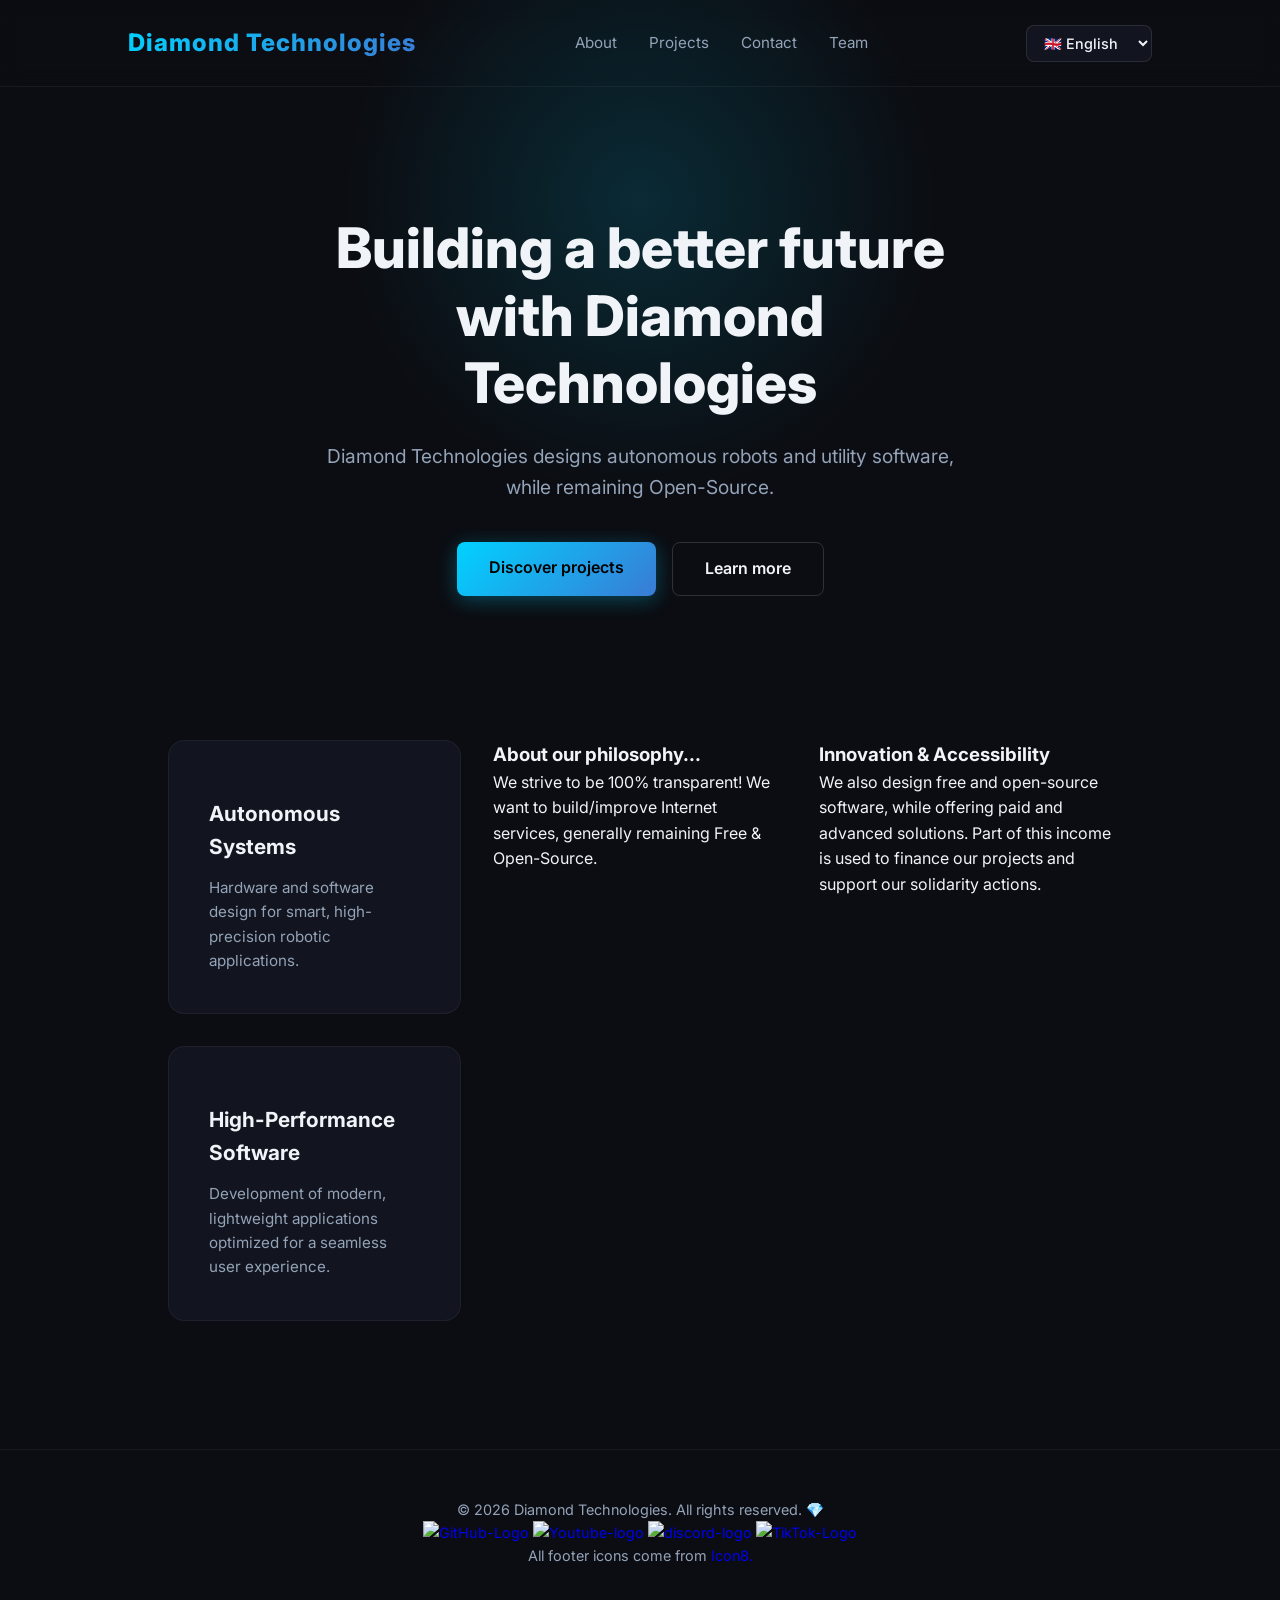
==== index.html @ 39c932de "Add content" ====
<!DOCTYPE html>
<html lang="fr">
<head>
    <meta charset="UTF-8">
    <meta name="viewport" content="width=device-width, initial-scale=1.0">
    <link rel="stylesheet" href="styles.css">
    <title>Diamond Technologies</title>
    <link href="https://fonts.googleapis.com/css2?family=Inter:wght@300;400;600;800&display=swap" rel="stylesheet">
    <link rel="shortcut icon" href="assets/img/DT-logo.png" type="image/x-icon">
</head>
<body>

    <div class="glow-bg"></div>

    <header>
        <div class="logo">
            <a href="/index.html">Diamond Technologies</a>
        </div>
        
        <nav>
            <a href="#about" data-i18n="nav.about"></a>
            <a href="#projects" data-i18n="nav.projects"></a>
            <a href="/contact/contact.html" data-i18n="nav.contact"></a>
            <a href="#contact" data-i18n="nav.team"></a>
        </nav>

        <div class="lang-selector">
            <select id="lang-select" aria-label="Choisir la langue">
                <option value="fr">🇫🇷 French</option>
                <option value="en">🇬🇧 English</option>
                <option value="es">🇪🇸 Spanish</option>
                <option value="it">🇮🇹 Italiano</option>
            </select>
        </div>
    </header>

    <section class="hero">
        <h1 data-i18n="hero.title"></h1>
        <p data-i18n="hero.description"></p>
        <div class="btn-group">
            <a href="#projects" class="btn btn-primary" data-i18n="hero.btn_projects"></a>
            <a href="/about/about.html" class="btn btn-secondary" data-i18n="hero.btn_about"></a>
        </div>
    </section>

    <section class="features" id="projects">
        <div class="card">
            <div class="card-icon"></div>
            <h3 data-i18n="features.autonomous.title"></h3>
            <p data-i18n="features.autonomous.desc"></p>
        </div>

        <section class="about">
            <h1 data-i18n="about-main.title"></h1>
            <p data-i18n="about-main.content"></p>
        </section>

            <section class="about-2">
            <h1 data-i18n="about-main2.title"></h1>
            <p data-i18n="about-main2.content"></p>
        </section>


        <div class="card">
            <div class="card-icon"></div>
            <h3 data-i18n="features.software.title"></h3>
            <p data-i18n="features.software.desc"></p>
        </div>
    </section>

    <footer>
        <p data-i18n="footer.copyright"></p>

        <a href="https://github.com/Diamond-Technologies-Corp" target="_blank" rel="noopener noreferrer">
        <img width="30" height="30" src="https://img.icons8.com/ios-glyphs/30/github.png" alt="GitHub-Logo" />
        </a>

        <a href="https://www.youtube.com/@DiamondTechnologies-m9c" target="_blank" rel="noopener noreferrer">
        <img width="30" height="30" src="https://img.icons8.com/ios-glyphs/30/youtube-play.png" alt="Youtube-logo" />
        </a>

        <a href="https://discord.gg/nX5Cm899Kq" target="_blank" rel="noopener noreferrer">
        <img width="30" height="30" src="https://img.icons8.com/ios-glyphs/50/discord-logo.png" alt="discord-logo" />
        </a>

        <a href="https://www.tiktok.com/@diamond.tech12" target="_blank" rel="noopener noreferrer">
        <img width="30" height="30" src="https://img.icons8.com/ios-filled/50/tiktok--v1.png" alt="TikTok-Logo" />
        </a>

        <p> All footer icons come from  <a href="https://icons8.com/" target="_blank" rel="noopener noreferrer">Icon8.</a> </p>
    </footer>

    <script src="i18.js"></script>
</body>
</html>
---- styles.css ----
:root {
    --bg-color: #0b0d12;
    --card-bg: rgba(22, 27, 38, 0.7);
    --primary-diamond: #00d2ff;
    --secondary-diamond: #3a7bd5;
    --text-main: #f0f4f8;
    --text-muted: #94a3b8;
    --border-glow: rgba(0, 210, 255, 0.2);
}

* {
    margin: 0;
    padding: 0;
    box-sizing: border-box;
    font-family: 'Inter', sans-serif;
}

body {
    background-color: var(--bg-color);
    color: var(--text-main);
    overflow-x: hidden;
    line-height: 1.6;
}

a {
    text-decoration: none;
    display: inline-block;
}

/* --- EFFETS D'ARRIÈRE-PLAN --- */
.glow-bg {
    position: absolute;
    top: -100px;
    left: 50%;
    transform: translateX(-50%);
    width: 600px;
    height: 600px;
    background: radial-gradient(circle, rgba(0, 210, 255, 0.15) 0%, rgba(0, 0, 0, 0) 70%);
    z-index: -1;
    pointer-events: none;
}

/* --- NAVBAR --- */
header {
    display: flex;
    justify-content: space-between;
    align-items: center;
    padding: 1.5rem 10%;
    border-bottom: 1px solid rgba(255, 255, 255, 0.05);
    backdrop-filter: blur(10px);
    position: sticky;
    top: 0;
    z-index: 100;
}

.logo {
    font-size: 1.5rem;
    font-weight: 800;
    letter-spacing: 1px;
    background: linear-gradient(135deg, var(--primary-diamond), var(--secondary-diamond));
    -webkit-background-clip: text;
    -webkit-text-fill-color: transparent;
    display: flex;
    align-items: center;
    gap: 8px;
}

nav {
    display: flex;
    align-items: center;
    gap: 2rem;
}

nav a {
    color: var(--text-muted);
    transition: color 0.3s ease;
    font-size: 0.95rem;
}

nav a:hover {
    color: var(--primary-diamond);
}

.lang-selector {
    position: relative;
}

.lang-selector select {
    background-color: var(--card-bg);
    color: var(--text-main);
    border: 1px solid rgba(255, 255, 255, 0.1);
    padding: 0.5rem 0.8rem;
    border-radius: 8px;
    font-size: 0.9rem;
    font-weight: 500;
    cursor: pointer;
    outline: none;
    transition: border-color 0.3s ease, box-shadow 0.3s ease;
}

.lang-selector select:hover {
    border-color: var(--primary-diamond);
}

.lang-selector select:focus {
    border-color: var(--primary-diamond);
    box-shadow: 0 0 0 2px rgba(0, 210, 255, 0.2);
}

/* --- HERO SECTION --- */
.hero {
    text-align: center;
    padding: 8rem 10% 5rem;
    max-width: 900px;
    margin: 0 auto;
}

.badge {
    display: inline-block;
    padding: 0.4rem 1rem;
    border-radius: 50px;
    background: rgba(0, 210, 255, 0.1);
    border: 1px solid var(--border-glow);
    color: var(--primary-diamond);
    font-size: 0.85rem;
    font-weight: 600;
    margin-bottom: 1.5rem;
}

.hero h1 {
    font-size: 3.5rem;
    font-weight: 800;
    line-height: 1.2;
    margin-bottom: 1.5rem;
}

.hero h1 span {
    background: linear-gradient(135deg, #ffffff, var(--primary-diamond));
    -webkit-background-clip: text;
    -webkit-text-fill-color: transparent;
}

.hero p {
    font-size: 1.2rem;
    color: var(--text-muted);
    margin-bottom: 2.5rem;
}

.btn-group {
    display: flex;
    gap: 1rem;
    justify-content: center;
}

.btn {
    padding: 0.8rem 2rem;
    border-radius: 8px;
    font-weight: 600;
    transition: all 0.3s ease;
    cursor: pointer;
}

.btn-primary {
    background: linear-gradient(135deg, var(--primary-diamond), var(--secondary-diamond));
    color: #000;
    box-shadow: 0 4px 20px rgba(0, 210, 255, 0.3);
}

.btn-primary:hover {
    transform: translateY(-2px);
    box-shadow: 0 6px 25px rgba(0, 210, 255, 0.5);
}

.btn-secondary {
    background: transparent;
    color: var(--text-main);
    border: 1px solid rgba(255, 255, 255, 0.15);
}

.btn-secondary:hover {
    border-color: var(--primary-diamond);
    color: var(--primary-diamond);
}

/* --- FEATURES SECTION --- */
.features {
    display: grid;
    grid-template-columns: repeat(auto-fit, minmax(280px, 1fr));
    gap: 2rem;
    padding: 4rem 10%;
    max-width: 1200px;
    margin: 0 auto;
}

.card {
    background: var(--card-bg);
    border: 1px solid rgba(255, 255, 255, 0.05);
    padding: 2.5rem;
    border-radius: 16px;
    backdrop-filter: blur(5px);
    transition: all 0.3s ease;
    cursor: pointer;
}

.card:hover {
    transform: translateY(-5px);
    border-color: var(--border-glow);
    box-shadow: 0 10px 30px rgba(0, 0, 0, 0.5);
}

.card-icon {
    font-size: 2.5rem;
    margin-bottom: 1rem;
}

.card h3 {
    font-size: 1.3rem;
    margin-bottom: 0.8rem;
}

.card p {
    color: var(--text-muted);
    font-size: 0.95rem;
}

/* --- FOOTER --- */
footer {
    text-align: center;
    padding: 3rem 10%;
    border-top: 1px solid rgba(255, 255, 255, 0.05);
    color: var(--text-muted);
    font-size: 0.9rem;
    margin-top: 4rem;
}

@media (max-width: 768px) {
    header {
        flex-direction: column;
        gap: 1rem;
    }

    nav {
        flex-wrap: wrap;
        justify-content: center;
        gap: 1rem;
    }

    .hero h1 {
        font-size: 2.5rem;
    }

    .btn-group {
        flex-direction: column;
    }
}
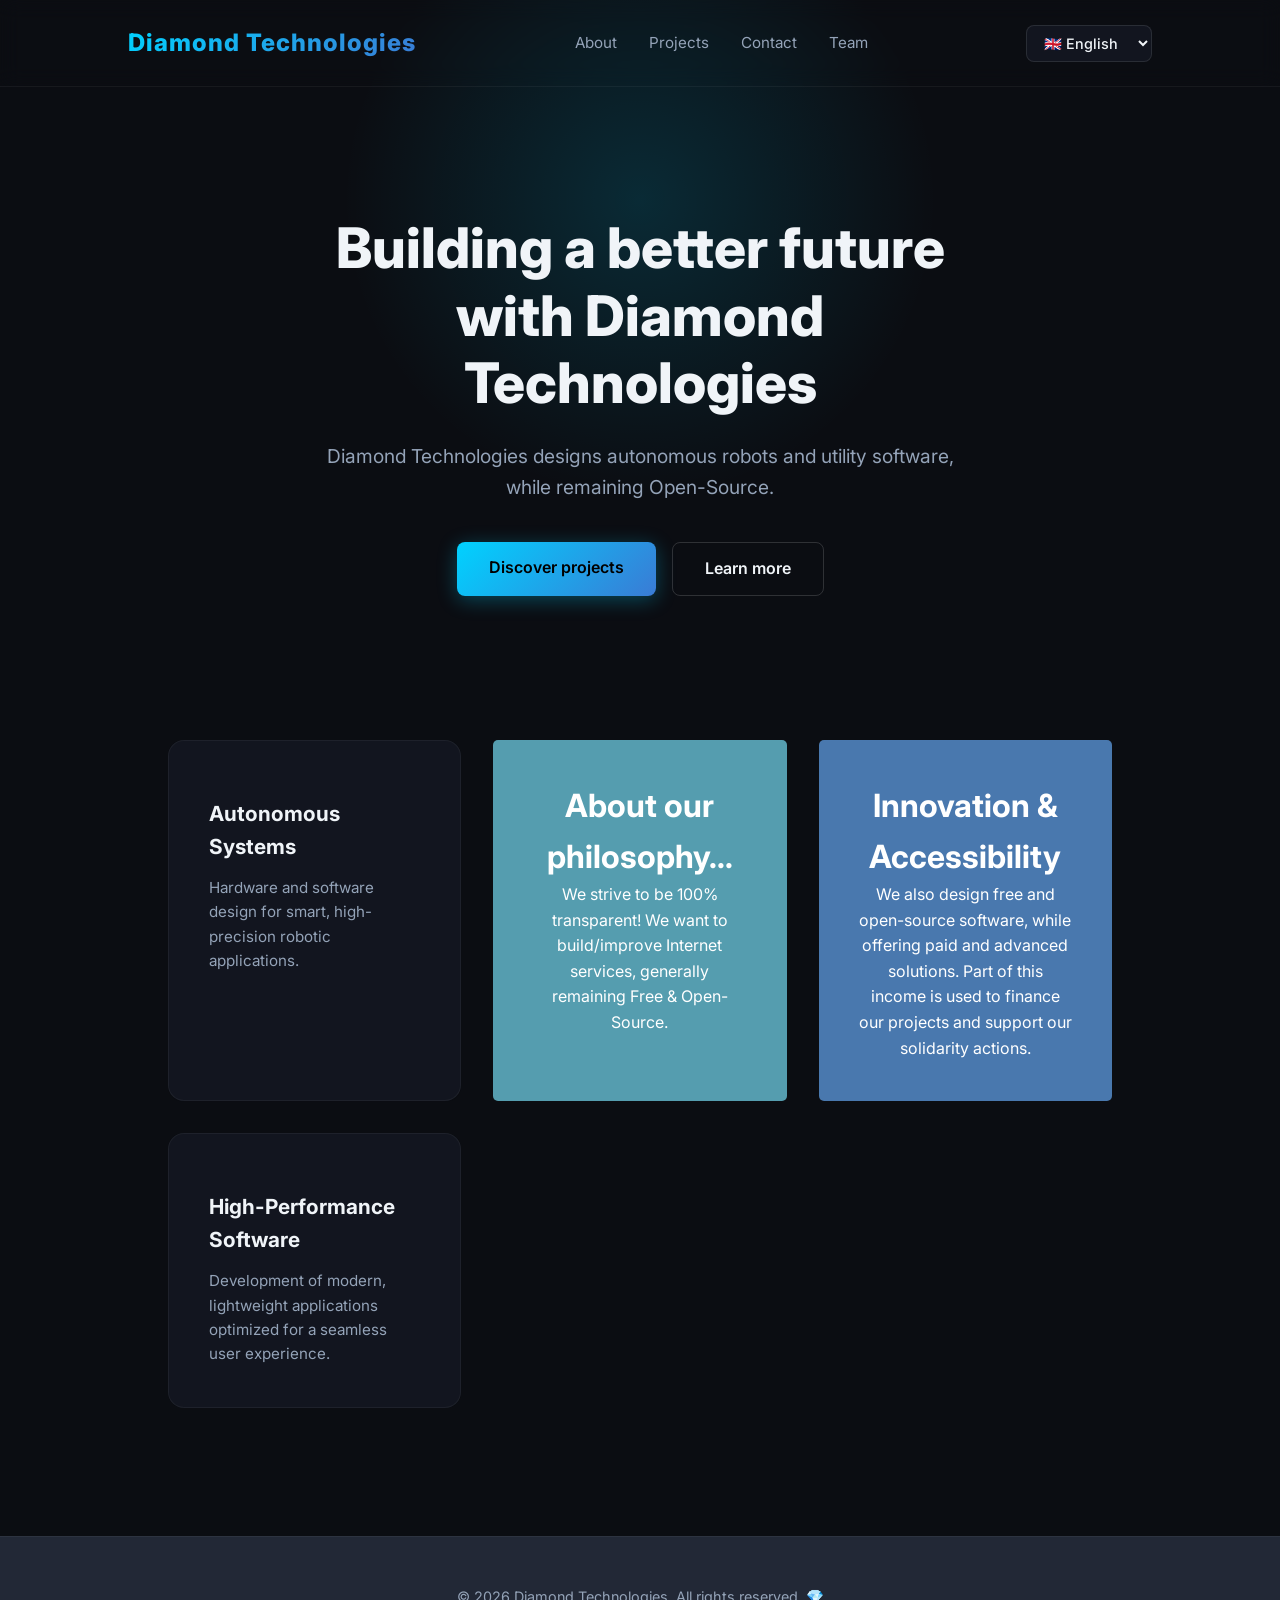
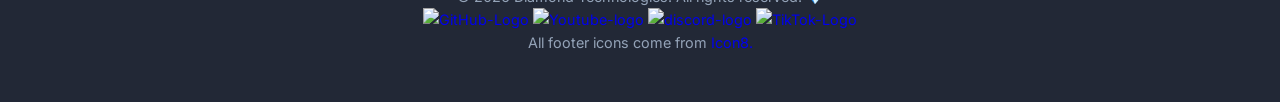
==== commit f7e60dd9: "Fix component contrast against background and Fix Main to Projects.html, link" ====
--- a/index.html
+++ b/index.html
@@ -19,7 +19,7 @@
         
         <nav>
             <a href="#about" data-i18n="nav.about"></a>
-            <a href="#projects" data-i18n="nav.projects"></a>
+            <a href="projects/projects.html" data-i18n="nav.projects"></a>
             <a href="/contact/contact.html" data-i18n="nav.contact"></a>
             <a href="#contact" data-i18n="nav.team"></a>
         </nav>
@@ -38,7 +38,7 @@
         <h1 data-i18n="hero.title"></h1>
         <p data-i18n="hero.description"></p>
         <div class="btn-group">
-            <a href="#projects" class="btn btn-primary" data-i18n="hero.btn_projects"></a>
+            <a href="/projects/projects.html" class="btn btn-primary" data-i18n="hero.btn_projects"></a>
             <a href="/about/about.html" class="btn btn-secondary" data-i18n="hero.btn_about"></a>
         </div>
     </section>
@@ -90,6 +90,6 @@
         <p> All footer icons come from  <a href="https://icons8.com/" target="_blank" rel="noopener noreferrer">Icon8.</a> </p>
     </footer>
 
-    <script src="i18.js"></script>
+    <script src="i18n.js"></script>
 </body>
 </html>
--- a/styles.css
+++ b/styles.css
@@ -223,7 +223,7 @@
     font-size: 0.95rem;
 }
 
-/* --- FOOTER --- */
+
 footer {
     text-align: center;
     padding: 3rem 10%;
@@ -231,6 +231,7 @@
     color: var(--text-muted);
     font-size: 0.9rem;
     margin-top: 4rem;
+    background-color: rgb(34, 40, 54);
 }
 
 @media (max-width: 768px) {
@@ -252,4 +253,41 @@
     .btn-group {
         flex-direction: column;
     }
+}
+
+.about {
+    padding: 40px;
+    background-color: #559daf; 
+    border-radius: 5px;
+    cursor: pointer; 
+}
+
+.about h1 {
+    text-align: center;
+    color: white;
+    font-size: 2rem; 
+}
+
+.about p {
+    color: #ffffff;
+    text-align: center;
+}
+
+
+.about-2 {
+    padding: 40px;
+    background-color: #4978ae; 
+    border-radius: 5px;
+    cursor: pointer; 
+}
+
+.about-2 h1 {
+    text-align: center;
+    color: white;
+    font-size: 2rem; 
+}
+
+.about-2 p {
+    color: #ffffff;
+    text-align: center;
 }
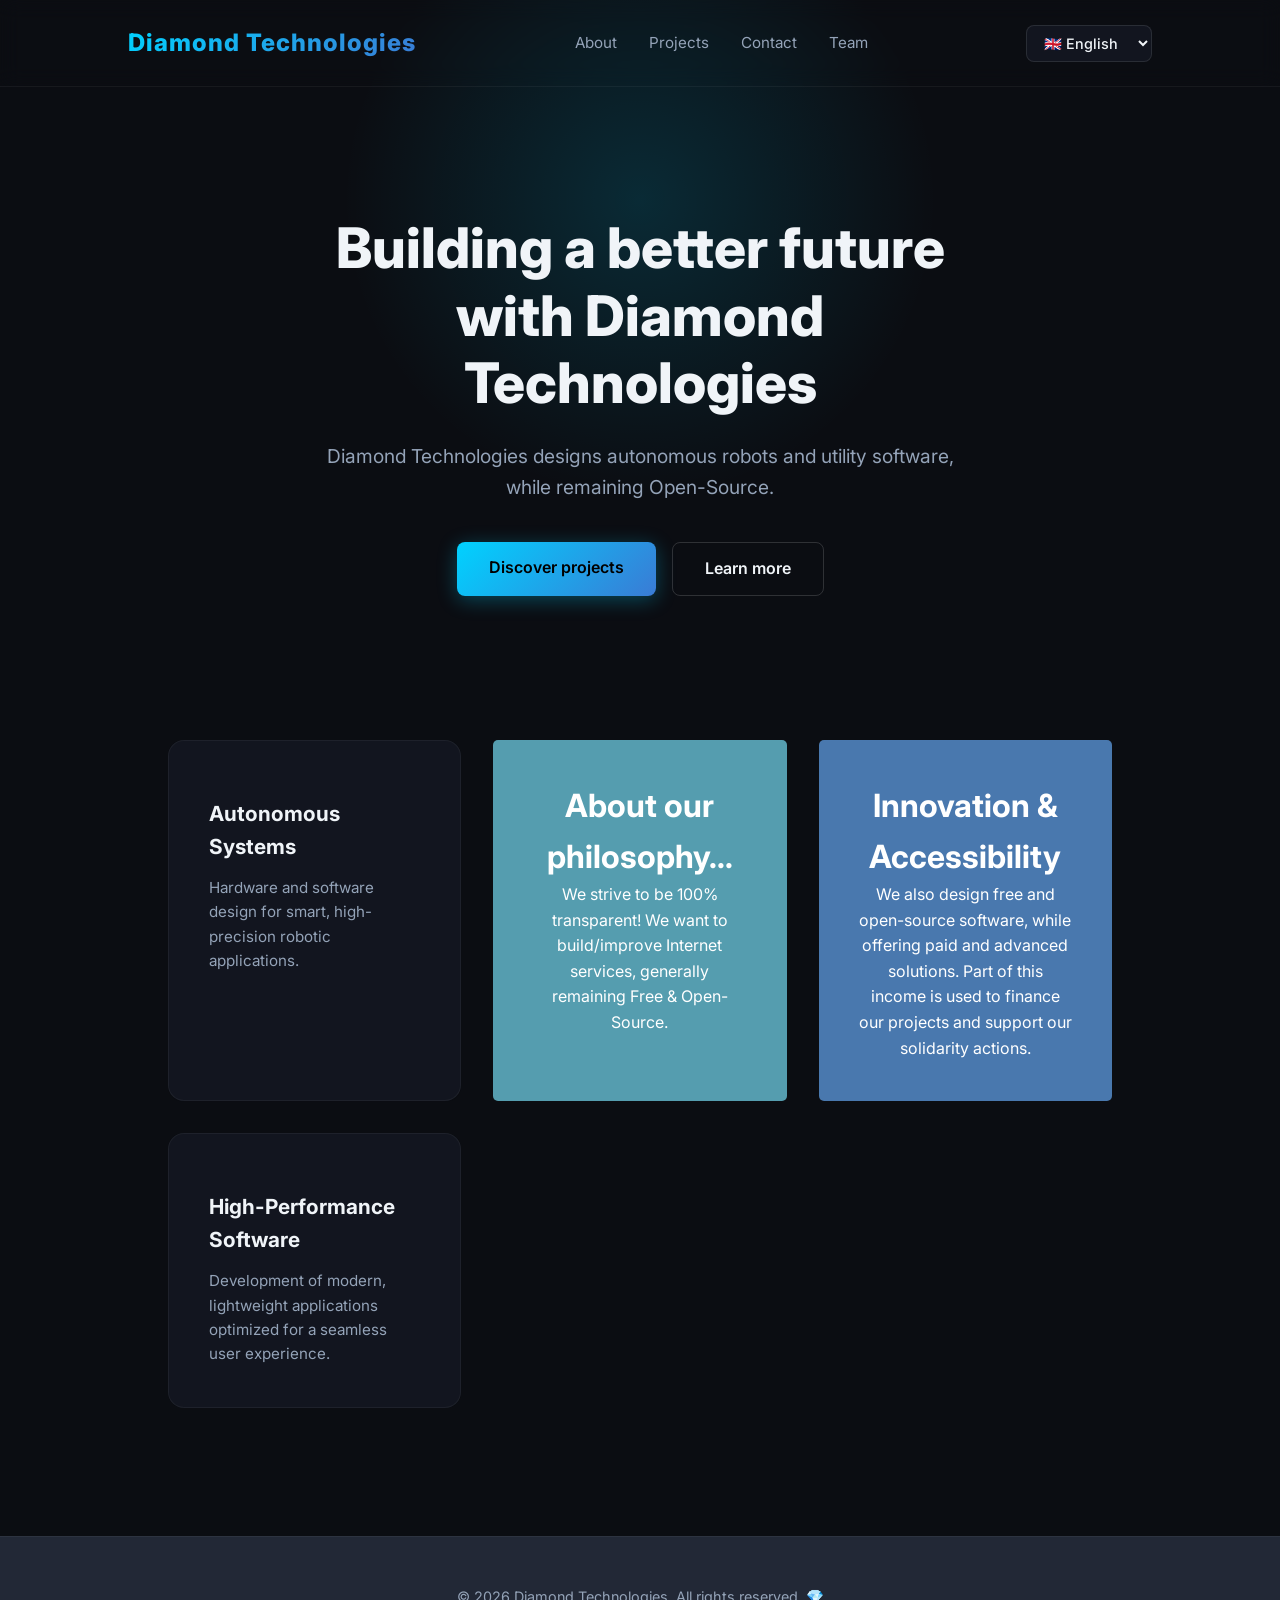
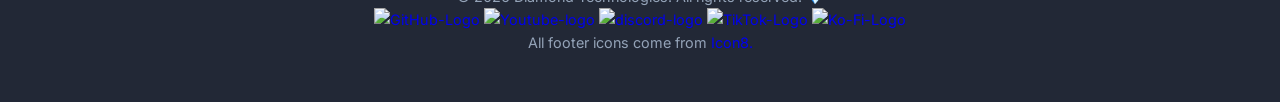
==== commit 9ef3189e: "Add new link (Ko-Fi) in footer" ====
--- a/index.html
+++ b/index.html
@@ -87,6 +87,10 @@
         <img width="30" height="30" src="https://img.icons8.com/ios-filled/50/tiktok--v1.png" alt="TikTok-Logo" />
         </a>
 
+        <a href="https://ko-fi.com/diamondtechnologies" target="_blank" rel="noopener noreferrer">
+        <img width="30" height="30" src="https://img.icons8.com/ios-filled/50/ko-fi.png" alt="Ko-Fi-Logo" />
+        </a>
+
         <p> All footer icons come from  <a href="https://icons8.com/" target="_blank" rel="noopener noreferrer">Icon8.</a> </p>
     </footer>
 
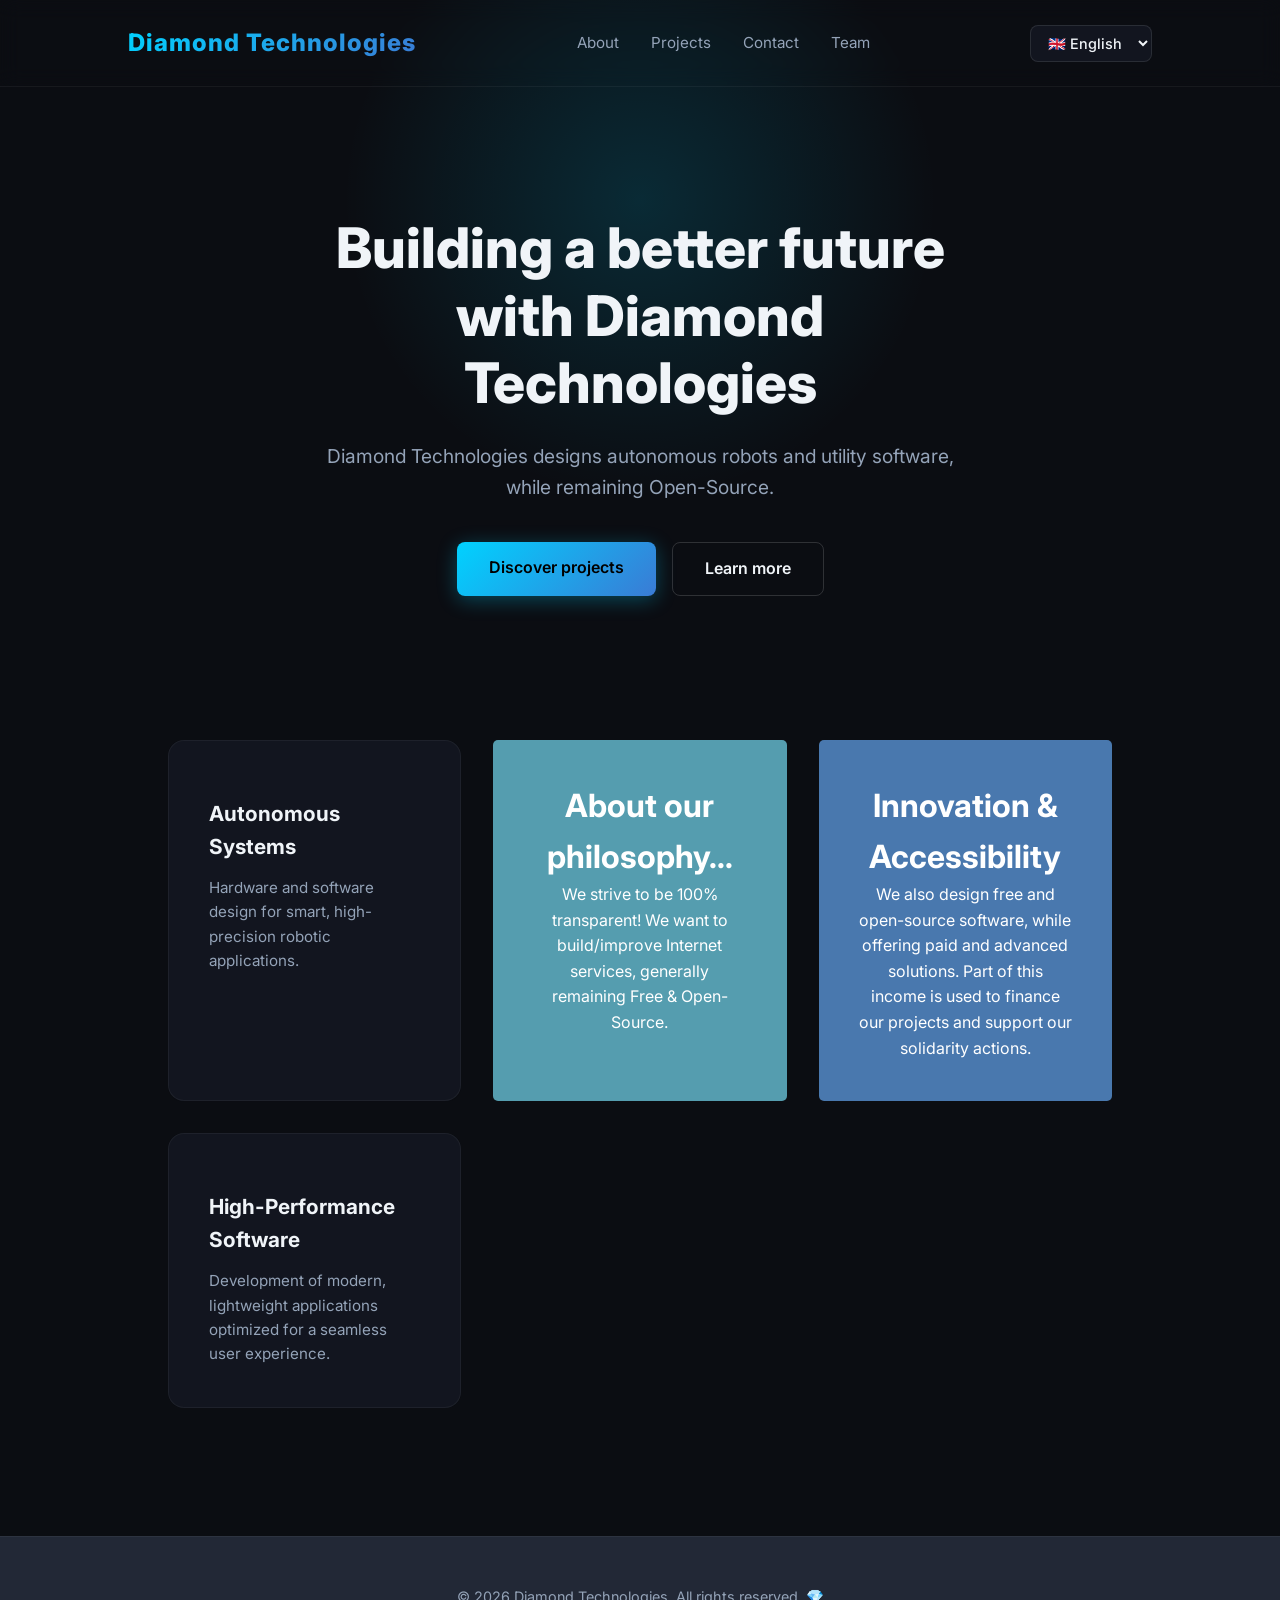
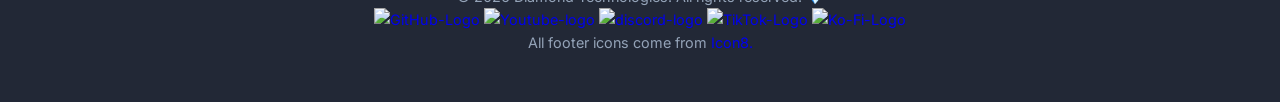
==== commit ea82048a: "Improve system language and fix pages" ====
--- a/index.html
+++ b/index.html
@@ -28,8 +28,6 @@
             <select id="lang-select" aria-label="Choisir la langue">
                 <option value="fr">🇫🇷 French</option>
                 <option value="en">🇬🇧 English</option>
-                <option value="es">🇪🇸 Spanish</option>
-                <option value="it">🇮🇹 Italiano</option>
             </select>
         </div>
     </header>
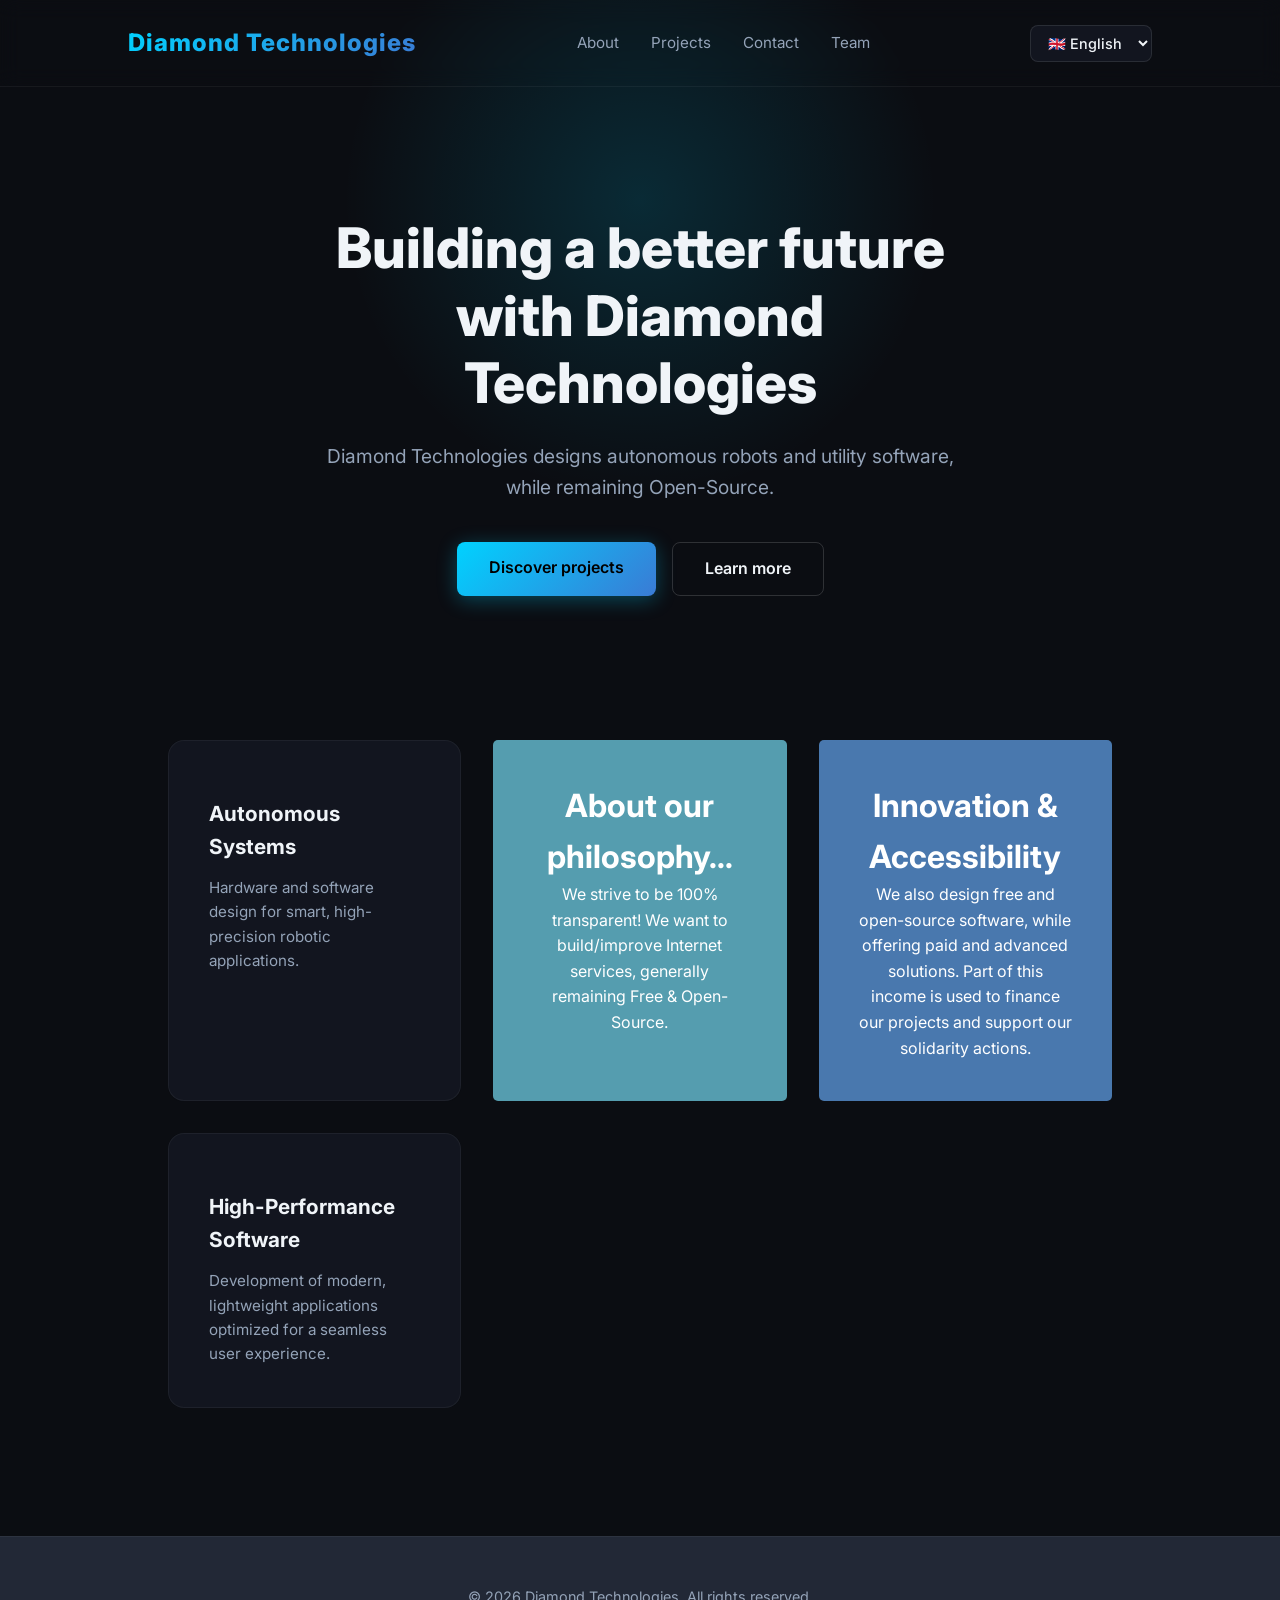
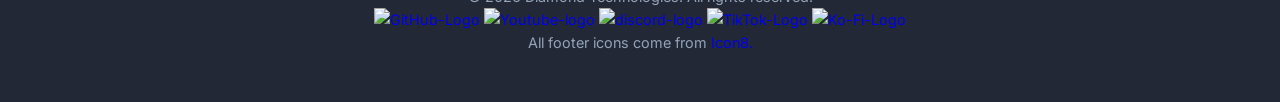
==== commit 43947922: "Improve about.html page" ====
--- a/index.html
+++ b/index.html
@@ -18,7 +18,7 @@
         </div>
         
         <nav>
-            <a href="#about" data-i18n="nav.about"></a>
+            <a href="/about/about.html" data-i18n="nav.about"></a>
             <a href="projects/projects.html" data-i18n="nav.projects"></a>
             <a href="/contact/contact.html" data-i18n="nav.contact"></a>
             <a href="#contact" data-i18n="nav.team"></a>
